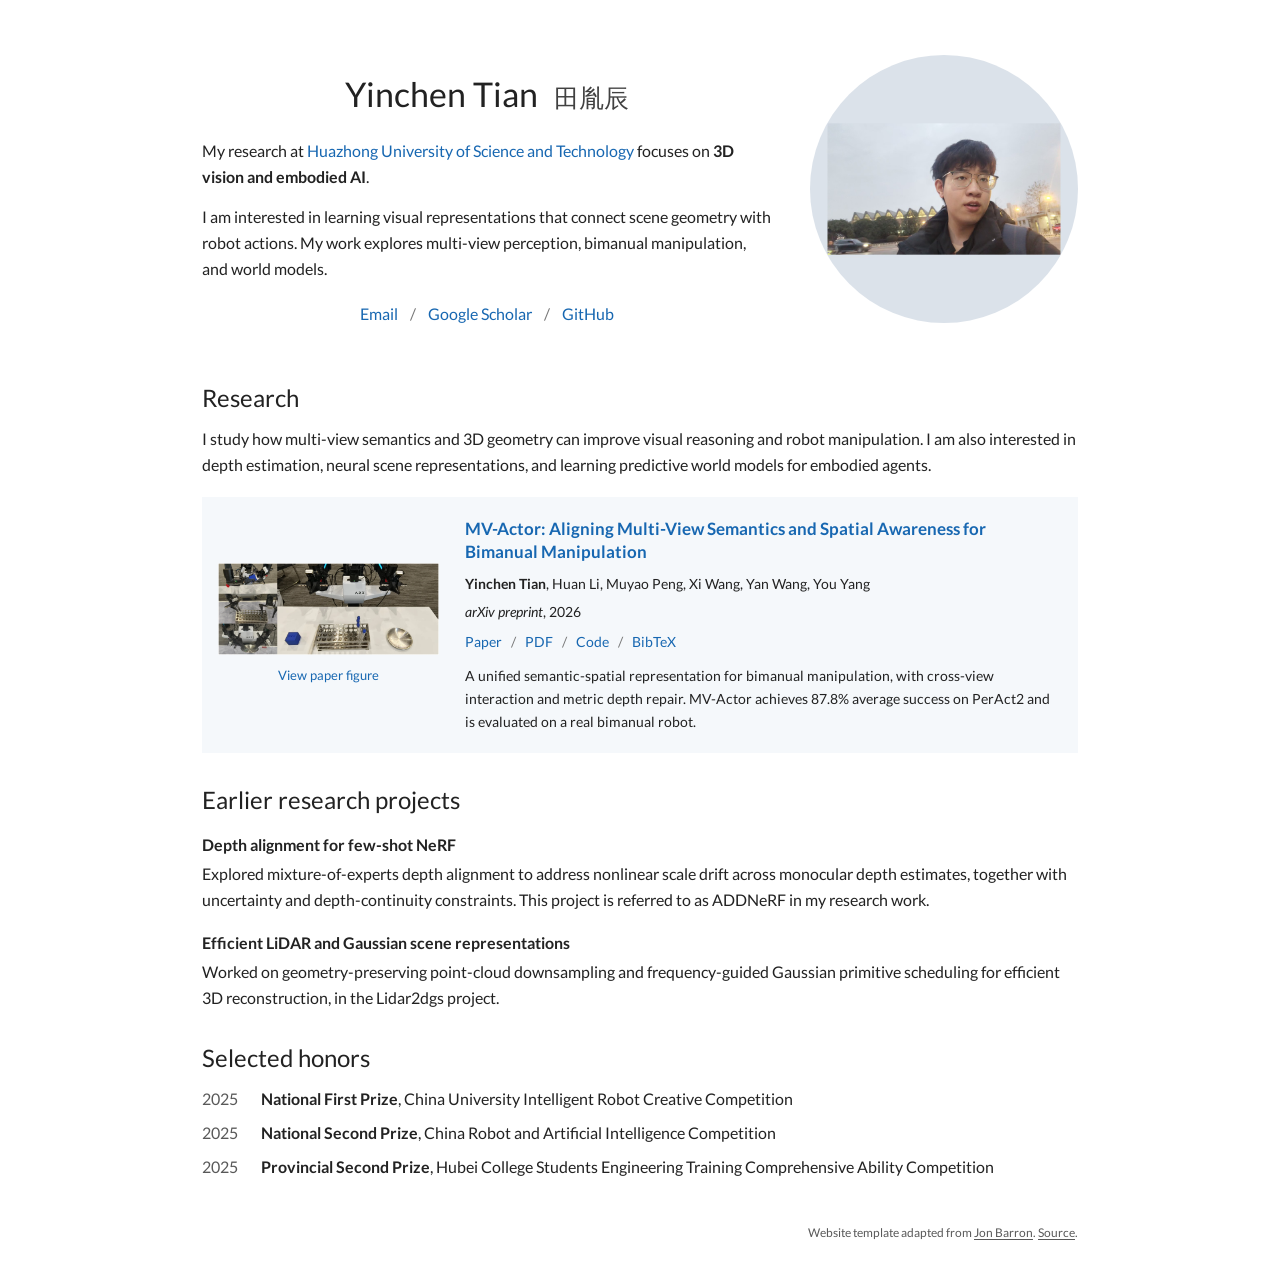
==== index.html @ c515ab95 "Publish academic homepage for Yinchen Tian" ====
<!DOCTYPE HTML>
<!-- Adapted from Jon Barron's academic website. See TEMPLATE_CREDIT.md. -->
<html lang="en">
  <head>
    <meta charset="utf-8">
    <meta name="viewport" content="width=device-width, initial-scale=1">
    <title>Yinchen Tian | 3D Vision &amp; Embodied AI</title>
    <meta name="author" content="Yinchen Tian">
    <meta name="description" content="Yinchen Tian (田胤辰), Huazhong University of Science and Technology. Research in 3D vision, multi-view perception, robot learning, and world models.">
    <meta property="og:type" content="website">
    <meta property="og:title" content="Yinchen Tian | 3D Vision & Embodied AI">
    <meta property="og:description" content="Research, publications, and projects in 3D vision and embodied AI.">
    <meta property="og:url" content="https://tianyinchen56.github.io/">
    <meta property="og:image" content="https://tianyinchen56.github.io/images/mv-actor-robots.webp">
    <meta name="theme-color" content="#ffffff">
    <link rel="canonical" href="https://tianyinchen56.github.io/">
    <link rel="icon" href="images/favicon.png" type="image/png">
    <link rel="stylesheet" href="stylesheet.css">
    <link rel="stylesheet" href="site.css">
    <script type="application/ld+json">
      {"@context":"https://schema.org","@type":"Person","name":"Yinchen Tian","alternateName":["田胤辰","Tian Yinchen"],"url":"https://tianyinchen56.github.io/","affiliation":{"@type":"CollegeOrUniversity","name":"Huazhong University of Science and Technology"},"sameAs":["https://scholar.google.com/citations?user=RV8ypUoAAAAJ","https://github.com/TianYinchen56"],"knowsAbout":["3D Computer Vision","Embodied AI","Robot Learning","World Models"]}
    </script>
  </head>
  <body>
    <a class="skip-link" href="#content">Skip to content</a>
    <main id="content">
      <table class="page-table" role="presentation"><tbody><tr><td>
        <table class="intro-table" role="presentation"><tbody><tr class="intro-row">
          <td class="bio">
            <h1 class="name">Yinchen Tian <span lang="zh-Hans">田胤辰</span></h1>
            <p>My research at <a href="https://english.hust.edu.cn/">Huazhong University of Science and Technology</a> focuses on <strong>3D vision and embodied AI</strong>.</p>
            <p>I am interested in learning visual representations that connect scene geometry with robot actions. My work explores multi-view perception, bimanual manipulation, and world models.</p>
            <nav class="contact-links" aria-label="Contact and academic profiles">
              <a href="mailto:tianyinchen@hust.edu.cn">Email</a><span aria-hidden="true">/</span>
              <a href="https://scholar.google.com/citations?user=RV8ypUoAAAAJ&amp;hl=en">Google Scholar</a><span aria-hidden="true">/</span>
              <a href="https://github.com/TianYinchen56">GitHub</a>
            </nav>
          </td>
          <td class="portrait-cell">
            <img class="portrait" src="images/yinchen-tian.jpg" width="800" height="800" alt="Yinchen Tian outdoors on campus, with the surrounding scenery preserved" fetchpriority="high">
          </td>
        </tr></tbody></table>

        <section class="section" aria-labelledby="research-heading">
          <h2 id="research-heading">Research</h2>
          <p>I study how multi-view semantics and 3D geometry can improve visual reasoning and robot manipulation. I am also interested in depth estimation, neural scene representations, and learning predictive world models for embodied agents.</p>
          <table class="publication-table" role="presentation"><tbody>
            <tr class="publication-row">
              <td class="paper-image-cell">
                <a href="https://arxiv.org/abs/2606.10899" aria-label="Read MV-Actor on arXiv">
                  <img src="images/mv-actor-robots.webp" width="1480" height="616" alt="MV-Actor real-robot experiments: a bimanual platform performing cooperative manipulation tasks">
                </a>
                <a class="figure-link" href="images/mv-actor-teaser.webp">View paper figure</a>
              </td>
              <td class="paper-details">
                <h3 class="papertitle"><a href="https://arxiv.org/abs/2606.10899">MV-Actor: Aligning Multi-View Semantics and Spatial Awareness for Bimanual Manipulation</a></h3>
                <p class="authors"><strong>Yinchen Tian</strong>, Huan Li, Muyao Peng, Xi Wang, Yan Wang, You Yang</p>
                <p class="venue"><em>arXiv preprint</em>, 2026</p>
                <p class="paper-links"><a href="https://arxiv.org/abs/2606.10899">Paper</a><span aria-hidden="true">/</span><a href="https://arxiv.org/pdf/2606.10899">PDF</a><span aria-hidden="true">/</span><a href="https://github.com/TianYinchen56/MV-Actor">Code</a><span aria-hidden="true">/</span><a href="data/mv-actor.bib" download>BibTeX</a></p>
                <p class="paper-summary">A unified semantic-spatial representation for bimanual manipulation, with cross-view interaction and metric depth repair. MV-Actor achieves 87.8% average success on PerAct2 and is evaluated on a real bimanual robot.</p>
              </td>
            </tr>
          </tbody></table>
        </section>

        <section class="section projects" aria-labelledby="projects-heading">
          <h2 id="projects-heading">Earlier research projects</h2>
          <article>
            <h3>Depth alignment for few-shot NeRF</h3>
            <p>Explored mixture-of-experts depth alignment to address nonlinear scale drift across monocular depth estimates, together with uncertainty and depth-continuity constraints. This project is referred to as ADDNeRF in my research work.</p>
          </article>
          <article>
            <h3>Efficient LiDAR and Gaussian scene representations</h3>
            <p>Worked on geometry-preserving point-cloud downsampling and frequency-guided Gaussian primitive scheduling for efficient 3D reconstruction, in the Lidar2dgs project.</p>
          </article>
        </section>

        <section class="section honors" aria-labelledby="honors-heading">
          <h2 id="honors-heading">Selected honors</h2>
          <ul>
            <li><span class="year">2025</span><span><strong>National First Prize</strong>, China University Intelligent Robot Creative Competition</span></li>
            <li><span class="year">2025</span><span><strong>National Second Prize</strong>, China Robot and Artificial Intelligence Competition</span></li>
            <li><span class="year">2025</span><span><strong>Provincial Second Prize</strong>, Hubei College Students Engineering Training Comprehensive Ability Competition</span></li>
          </ul>
        </section>

        <footer>
          <p>Website template adapted from <a href="https://jonbarron.info/">Jon Barron</a>. <a href="https://github.com/TianYinchen56/TianYinchen56.github.io">Source</a>.</p>
        </footer>
      </td></tr></tbody></table>
    </main>
  </body>
</html>
---- stylesheet.css ----
/* Adapted from Jon Barron. See TEMPLATE_CREDIT.md. */
/* latin-ext */
@font-face {
  font-family: 'Lato';
  font-display: swap;
  font-style: italic;
  font-weight: 400;
  src: local('Lato Italic'), local('Lato-Italic'), url(fonts/S6u8w4BMUTPHjxsAUi-qNiXg7eU0.woff2) format('woff2');
  unicode-range: U+0100-024F, U+0259, U+1E00-1EFF, U+2020, U+20A0-20AB, U+20AD-20CF, U+2113, U+2C60-2C7F, U+A720-A7FF;
}
/* latin */
@font-face {
  font-family: 'Lato';
  font-display: swap;
  font-style: italic;
  font-weight: 400;
  src: local('Lato Italic'), local('Lato-Italic'), url(fonts/S6u8w4BMUTPHjxsAXC-qNiXg7Q.woff2) format('woff2');
  unicode-range: U+0000-00FF, U+0131, U+0152-0153, U+02BB-02BC, U+02C6, U+02DA, U+02DC, U+2000-206F, U+2074, U+20AC, U+2122, U+2191, U+2193, U+2212, U+2215, U+FEFF, U+FFFD;
}
/* latin-ext */
@font-face {
  font-family: 'Lato';
  font-display: swap;
  font-style: italic;
  font-weight: 700;
  src: local('Lato Bold Italic'), local('Lato-BoldItalic'), url(fonts/S6u_w4BMUTPHjxsI5wq_FQftx9897sxZ.woff2) format('woff2');
  unicode-range: U+0100-024F, U+0259, U+1E00-1EFF, U+2020, U+20A0-20AB, U+20AD-20CF, U+2113, U+2C60-2C7F, U+A720-A7FF;
}
/* latin */
@font-face {
  font-family: 'Lato';
  font-display: swap;
  font-style: italic;
  font-weight: 700;
  src: local('Lato Bold Italic'), local('Lato-BoldItalic'), url(fonts/S6u_w4BMUTPHjxsI5wq_Gwftx9897g.woff2) format('woff2');
  unicode-range: U+0000-00FF, U+0131, U+0152-0153, U+02BB-02BC, U+02C6, U+02DA, U+02DC, U+2000-206F, U+2074, U+20AC, U+2122, U+2191, U+2193, U+2212, U+2215, U+FEFF, U+FFFD;
}
/* latin-ext */
@font-face {
  font-family: 'Lato';
  font-display: swap;
  font-style: normal;
  font-weight: 400;
  src: local('Lato Regular'), local('Lato-Regular'), url(fonts/S6uyw4BMUTPHjxAwXiWtFCfQ7A.woff2) format('woff2');
  unicode-range: U+0100-024F, U+0259, U+1E00-1EFF, U+2020, U+20A0-20AB, U+20AD-20CF, U+2113, U+2C60-2C7F, U+A720-A7FF;
}
/* latin */
@font-face {
  font-family: 'Lato';
  font-display: swap;
  font-style: normal;
  font-weight: 400;
  src: local('Lato Regular'), local('Lato-Regular'), url(fonts/S6uyw4BMUTPHjx4wXiWtFCc.woff2) format('woff2');
  unicode-range: U+0000-00FF, U+0131, U+0152-0153, U+02BB-02BC, U+02C6, U+02DA, U+02DC, U+2000-206F, U+2074, U+20AC, U+2122, U+2191, U+2193, U+2212, U+2215, U+FEFF, U+FFFD;
}
/* latin-ext */
@font-face {
  font-family: 'Lato';
  font-display: swap;
  font-style: normal;
  font-weight: 700;
  src: local('Lato Bold'), local('Lato-Bold'), url(fonts/S6u9w4BMUTPHh6UVSwaPGQ3q5d0N7w.woff2) format('woff2');
  unicode-range: U+0100-024F, U+0259, U+1E00-1EFF, U+2020, U+20A0-20AB, U+20AD-20CF, U+2113, U+2C60-2C7F, U+A720-A7FF;
}
/* latin */
@font-face {
  font-family: 'Lato';
  font-display: swap;
  font-style: normal;
  font-weight: 700;
  src: local('Lato Bold'), local('Lato-Bold'), url(fonts/S6u9w4BMUTPHh6UVSwiPGQ3q5d0.woff2) format('woff2');
  unicode-range: U+0000-00FF, U+0131, U+0152-0153, U+02BB-02BC, U+02C6, U+02DA, U+02DC, U+2000-206F, U+2074, U+20AC, U+2122, U+2191, U+2193, U+2212, U+2215, U+FEFF, U+FFFD;
}

a {
  color: #1772d0;
  text-decoration: none;
}

a:focus,
a:hover {
  color: #f09228;
  text-decoration: none;
}

body,
td,
th,
tr,
p,
a {
  font-family: 'Lato', Verdana, Helvetica, sans-serif;
  font-size: 14px;
}

strong {
  font-family: 'Lato', Verdana, Helvetica, sans-serif;
  font-size: 14px;
}

h2 {
  margin: 0;
  font-weight: normal;
  font-family: 'Lato', Verdana, Helvetica, sans-serif;
  font-size: 22px;
}

.papertitle {
  font-family: 'Lato', Verdana, Helvetica, sans-serif;
  font-size: 14px;
  font-weight: 700;
}

.name {
  padding-top: 20px;
  margin: 0;
  font-family: 'Lato', Verdana, Helvetica, sans-serif;
  font-size: 32px;
}

.one {
  width: 160px;
  height: 160px;
  position: relative;
}

.two {
  width: 160px;
  height: 160px;
  position: absolute;
  transition: opacity .2s ease-in-out;
  -moz-transition: opacity .2s ease-in-out;
  -webkit-transition: opacity .2s ease-in-out;
}

.fade {
  transition: opacity .2s ease-in-out;
  -moz-transition: opacity .2s ease-in-out;
  -webkit-transition: opacity .2s ease-in-out;
}

span.highlight {
  background-color: #ffffd0;
}

.colored-box {
    color: black;
    padding: 20px;
    display: inline-block;
    border-radius: 10px;
}
---- site.css ----
/* Responsive adaptations of Jon Barron's original academic layout. */
:root { color-scheme: light; --accent: #1767b1; --ink: #222; --muted: #595959; }
* { box-sizing: border-box; }
html { scroll-behavior: smooth; scroll-padding-top: 24px; }
body { margin: 0; background: #fff; color: var(--ink); }
body, td, th, tr, p, a, strong, li { font-size: 16px; line-height: 1.62; }
a { color: var(--accent); text-underline-offset: .2em; }
a:hover { color: #124e87; text-decoration: underline; }
a:focus-visible { color: var(--accent); outline: 2px solid var(--accent); outline-offset: 4px; border-radius: 2px; }
::selection { color: #122d48; background: #dceafa; }
.skip-link { position: absolute; top: 12px; left: -10000px; padding: 8px 16px; background: white; }
.skip-link:focus { left: 12px; z-index: 2; }
.page-table { width: 100%; max-width: 920px; margin: 28px auto 0; padding: 0 22px; border: 0; border-spacing: 0; }
.page-table > tbody > tr > td { padding: 0; }
.intro-table { width: 100%; border: 0; border-spacing: 0; }
.bio { width: 68%; padding: 24px 26px 24px 0; vertical-align: middle; }
.name { margin: 0 0 22px; text-align: center; font-size: 34px; line-height: 1.3; font-weight: 400; }
.name span { display: inline-block; margin-left: 9px; color: #414141; font-family: 'Microsoft YaHei', 'PingFang SC', sans-serif; font-size: 25px; font-weight: 400; }
.bio p { margin: 0 0 14px; }
.contact-links { display: flex; flex-wrap: wrap; align-items: center; justify-content: center; gap: 6px 12px; margin-top: 19px; }
.contact-links span, .paper-links span { color: #777; }
.contact-links a { white-space: nowrap; }
.portrait-cell { width: 32%; padding: 24px 0 24px 12px; vertical-align: middle; }
.portrait { display: block; width: 100%; height: auto; border-radius: 50%; }
.section { margin-top: 31px; }
h2 { font-size: 24px; line-height: 1.3; font-weight: 400; margin: 0 0 13px; }
.section > p { margin: 0 0 19px; }
.publication-table { width: 100%; border: 0; border-collapse: separate; border-spacing: 0; }
.publication-row { background: #f5f8fb; }
.paper-image-cell { width: 28%; vertical-align: middle; padding: 20px 8px 20px 16px; }
.paper-image-cell img { width: 100%; height: auto; display: block; }
.figure-link { display: block; margin-top: 10px; text-align: center; font-size: 13px; }
.paper-details { padding: 20px 18px; vertical-align: middle; }
.papertitle { margin: 0 0 8px; font-size: 17px; line-height: 1.4; font-weight: 700; }
.papertitle a { font-size: inherit; line-height: inherit; font-weight: inherit; }
.paper-details p { margin: 0 0 5px; }
.authors, .authors strong, .venue, .paper-links, .paper-links a { font-size: 14px; line-height: 1.65; }
.paper-links { display: flex; flex-wrap: wrap; gap: 0 9px; padding-top: 2px; }
.paper-details .paper-summary { margin-top: 10px; margin-bottom: 0; font-size: 14px; line-height: 1.65; }
.projects article { margin-top: 18px; }
.projects h3 { margin: 0 0 4px; font-size: 16px; line-height: 1.5; font-weight: 700; }
.projects p { margin: 0; }
.honors ul { list-style: none; margin: 0; padding: 0; }
.honors li { display: flex; gap: 20px; margin: 8px 0; }
.year { flex: 0 0 39px; color: var(--muted); font-variant-numeric: tabular-nums; }
footer { padding: 35px 0 25px; text-align: right; }
footer p, footer a { color: var(--muted); font-size: 12px; }
footer p { margin: 0; }
footer a { text-decoration: underline; }
@media (max-width: 640px) {
  .page-table { margin-top: 20px; padding: 0 20px; }
  .intro-table, .intro-table tbody, .intro-row { display: block; }
  .intro-row { display: flex; flex-direction: column-reverse; }
  .bio { display: block; width: 100%; padding: 22px 0 0; }
  .portrait-cell { display: block; width: 190px; padding: 0; margin: 0 auto; }
  .name { font-size: 30px; margin-bottom: 20px; }
  .name span { font-size: 23px; }
  .section { margin-top: 30px; }
  .publication-table, .publication-table tbody, .publication-row { display: block; }
  .paper-image-cell { display: block; width: 100%; padding: 20px 20px 0; }
  .paper-image-cell img { max-width: 440px; margin: 0 auto; }
  .figure-link { margin-top: 6px; }
  .paper-details { display: block; padding: 15px 20px 20px; }
  .honors li { gap: 14px; }
  footer { text-align: left; }
}
@media (prefers-reduced-motion: reduce) { html { scroll-behavior: auto; } }
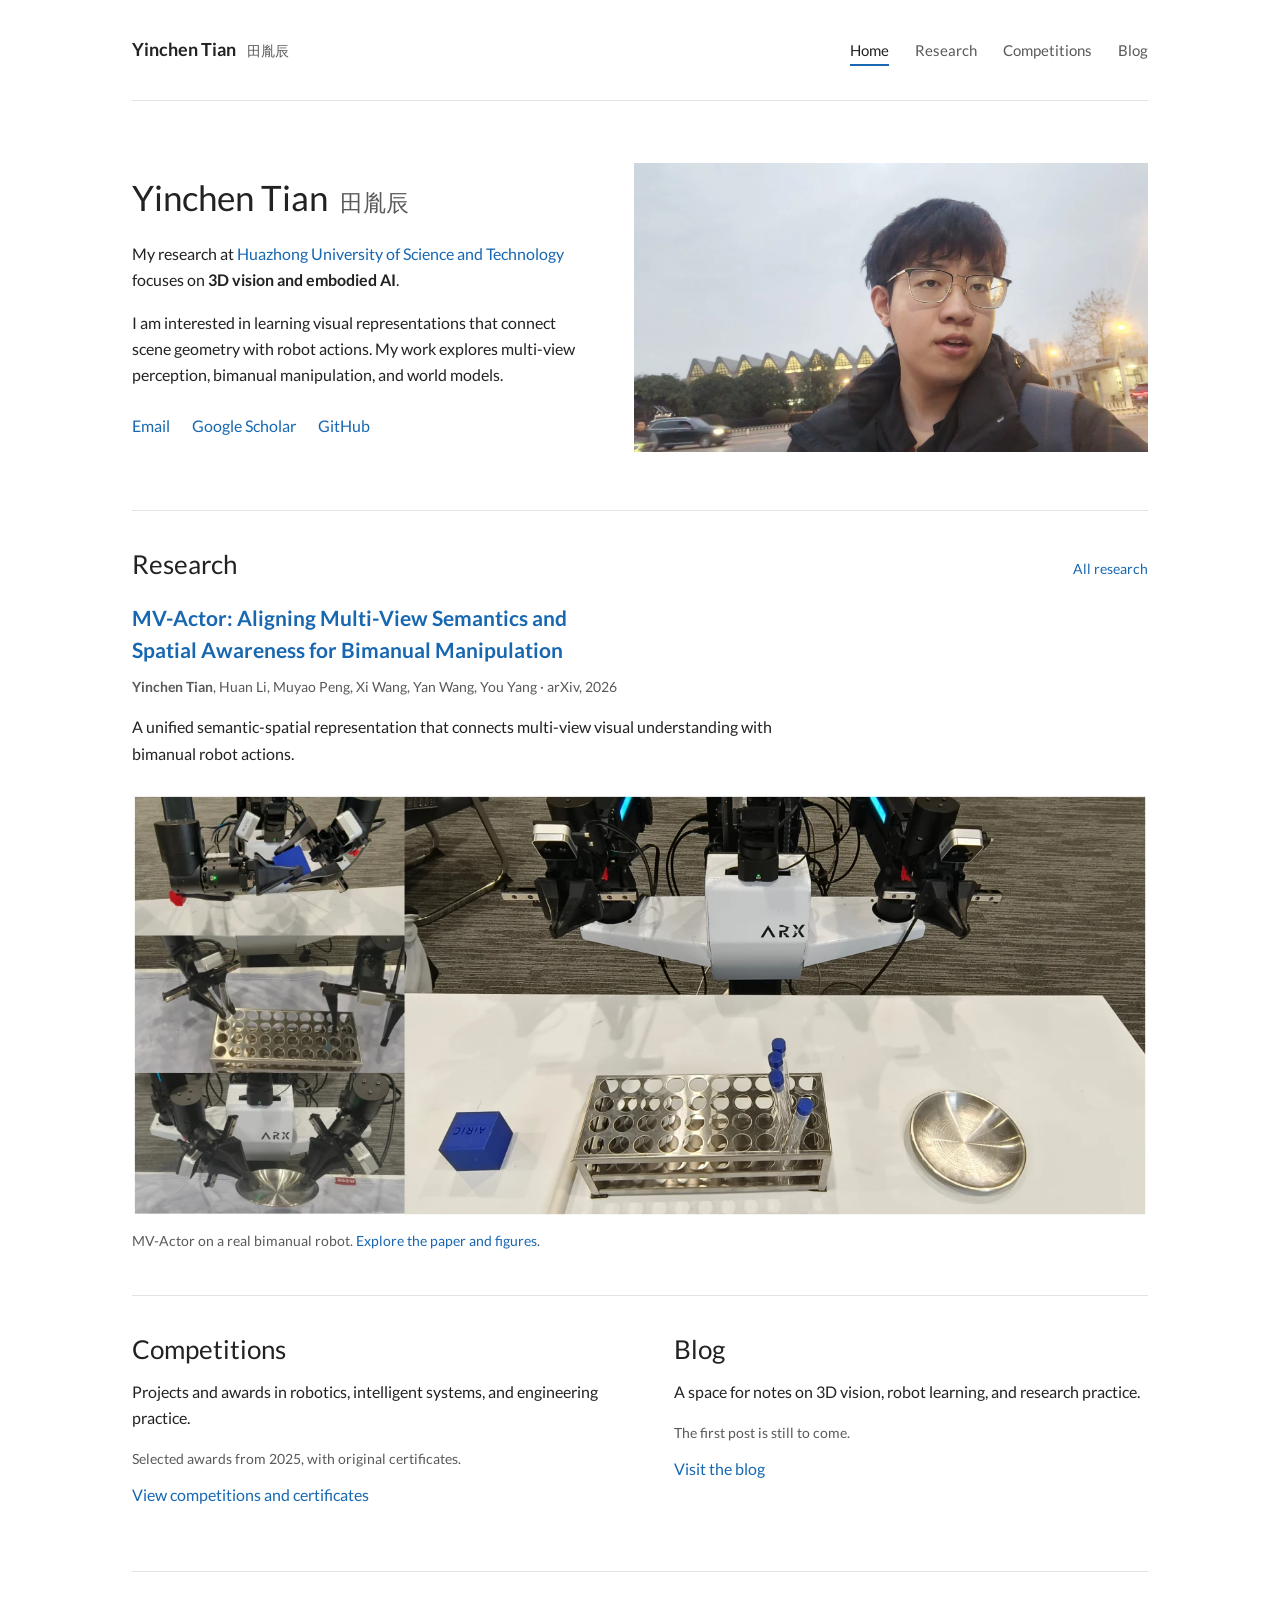
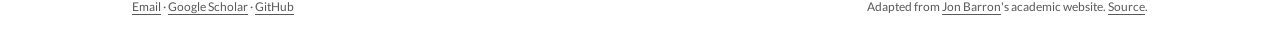
==== commit d7446d6c: "Organize personal site into research, competitions, and blog" ====
--- a/index.html
+++ b/index.html
@@ -1,93 +1,77 @@
-<!DOCTYPE HTML>
+<!DOCTYPE html>
 <!-- Adapted from Jon Barron's academic website. See TEMPLATE_CREDIT.md. -->
 <html lang="en">
-  <head>
-    <meta charset="utf-8">
-    <meta name="viewport" content="width=device-width, initial-scale=1">
-    <title>Yinchen Tian | 3D Vision &amp; Embodied AI</title>
-    <meta name="author" content="Yinchen Tian">
-    <meta name="description" content="Yinchen Tian (田胤辰), Huazhong University of Science and Technology. Research in 3D vision, multi-view perception, robot learning, and world models.">
-    <meta property="og:type" content="website">
-    <meta property="og:title" content="Yinchen Tian | 3D Vision & Embodied AI">
-    <meta property="og:description" content="Research, publications, and projects in 3D vision and embodied AI.">
-    <meta property="og:url" content="https://tianyinchen56.github.io/">
-    <meta property="og:image" content="https://tianyinchen56.github.io/images/mv-actor-robots.webp">
-    <meta name="theme-color" content="#ffffff">
-    <link rel="canonical" href="https://tianyinchen56.github.io/">
-    <link rel="icon" href="images/favicon.png" type="image/png">
-    <link rel="stylesheet" href="stylesheet.css">
-    <link rel="stylesheet" href="site.css">
-    <script type="application/ld+json">
-      {"@context":"https://schema.org","@type":"Person","name":"Yinchen Tian","alternateName":["田胤辰","Tian Yinchen"],"url":"https://tianyinchen56.github.io/","affiliation":{"@type":"CollegeOrUniversity","name":"Huazhong University of Science and Technology"},"sameAs":["https://scholar.google.com/citations?user=RV8ypUoAAAAJ","https://github.com/TianYinchen56"],"knowsAbout":["3D Computer Vision","Embodied AI","Robot Learning","World Models"]}
-    </script>
-  </head>
-  <body>
-    <a class="skip-link" href="#content">Skip to content</a>
+<head>
+  <meta charset="utf-8">
+  <meta name="viewport" content="width=device-width, initial-scale=1">
+  <title>Yinchen Tian | 3D Vision &amp; Embodied AI</title>
+  <meta name="author" content="Yinchen Tian">
+  <meta name="description" content="Yinchen Tian (田胤辰), Huazhong University of Science and Technology. Research, competitions, and notes on 3D vision and embodied AI.">
+  <meta property="og:type" content="website">
+  <meta property="og:title" content="Yinchen Tian | 3D Vision &amp; Embodied AI">
+  <meta property="og:description" content="Yinchen Tian (田胤辰), Huazhong University of Science and Technology. Research, competitions, and notes on 3D vision and embodied AI.">
+  <meta property="og:url" content="https://tianyinchen56.github.io/">
+  <meta property="og:image" content="https://tianyinchen56.github.io/images/yinchen-tian-campus.webp">
+  <meta name="theme-color" content="#ffffff">
+  <link rel="canonical" href="https://tianyinchen56.github.io/">
+  <link rel="icon" href="/images/favicon.png" type="image/png">
+  <link rel="stylesheet" href="/stylesheet.css">
+  <link rel="stylesheet" href="/site.css">
+  <script type="application/ld+json">{"@context":"https://schema.org","@type":"Person","name":"Yinchen Tian","alternateName":["田胤辰","Tian Yinchen"],"url":"https://tianyinchen56.github.io/","affiliation":{"@type":"CollegeOrUniversity","name":"Huazhong University of Science and Technology"},"sameAs":["https://scholar.google.com/citations?user=RV8ypUoAAAAJ","https://github.com/TianYinchen56"],"knowsAbout":["3D Computer Vision","Embodied AI","Robot Learning","World Models"]}</script>
+</head>
+<body class="page-home">
+  <a class="skip-link" href="#content">Skip to content</a>
+  <div class="site-shell">
+    <header class="site-header">
+      <a class="wordmark" href="/">Yinchen Tian <span lang="zh-Hans">田胤辰</span></a>
+      <nav class="site-nav" aria-label="Main navigation"><a href="/" aria-current="page">Home</a><a href="/research/">Research</a><a href="/competitions/">Competitions</a><a href="/blog/">Blog</a></nav>
+    </header>
     <main id="content">
-      <table class="page-table" role="presentation"><tbody><tr><td>
-        <table class="intro-table" role="presentation"><tbody><tr class="intro-row">
-          <td class="bio">
-            <h1 class="name">Yinchen Tian <span lang="zh-Hans">田胤辰</span></h1>
-            <p>My research at <a href="https://english.hust.edu.cn/">Huazhong University of Science and Technology</a> focuses on <strong>3D vision and embodied AI</strong>.</p>
-            <p>I am interested in learning visual representations that connect scene geometry with robot actions. My work explores multi-view perception, bimanual manipulation, and world models.</p>
-            <nav class="contact-links" aria-label="Contact and academic profiles">
-              <a href="mailto:tianyinchen@hust.edu.cn">Email</a><span aria-hidden="true">/</span>
-              <a href="https://scholar.google.com/citations?user=RV8ypUoAAAAJ&amp;hl=en">Google Scholar</a><span aria-hidden="true">/</span>
-              <a href="https://github.com/TianYinchen56">GitHub</a>
-            </nav>
-          </td>
-          <td class="portrait-cell">
-            <img class="portrait" src="images/yinchen-tian.jpg" width="800" height="800" alt="Yinchen Tian outdoors on campus, with the surrounding scenery preserved" fetchpriority="high">
-          </td>
-        </tr></tbody></table>
 
-        <section class="section" aria-labelledby="research-heading">
-          <h2 id="research-heading">Research</h2>
-          <p>I study how multi-view semantics and 3D geometry can improve visual reasoning and robot manipulation. I am also interested in depth estimation, neural scene representations, and learning predictive world models for embodied agents.</p>
-          <table class="publication-table" role="presentation"><tbody>
-            <tr class="publication-row">
-              <td class="paper-image-cell">
-                <a href="https://arxiv.org/abs/2606.10899" aria-label="Read MV-Actor on arXiv">
-                  <img src="images/mv-actor-robots.webp" width="1480" height="616" alt="MV-Actor real-robot experiments: a bimanual platform performing cooperative manipulation tasks">
-                </a>
-                <a class="figure-link" href="images/mv-actor-teaser.webp">View paper figure</a>
-              </td>
-              <td class="paper-details">
-                <h3 class="papertitle"><a href="https://arxiv.org/abs/2606.10899">MV-Actor: Aligning Multi-View Semantics and Spatial Awareness for Bimanual Manipulation</a></h3>
-                <p class="authors"><strong>Yinchen Tian</strong>, Huan Li, Muyao Peng, Xi Wang, Yan Wang, You Yang</p>
-                <p class="venue"><em>arXiv preprint</em>, 2026</p>
-                <p class="paper-links"><a href="https://arxiv.org/abs/2606.10899">Paper</a><span aria-hidden="true">/</span><a href="https://arxiv.org/pdf/2606.10899">PDF</a><span aria-hidden="true">/</span><a href="https://github.com/TianYinchen56/MV-Actor">Code</a><span aria-hidden="true">/</span><a href="data/mv-actor.bib" download>BibTeX</a></p>
-                <p class="paper-summary">A unified semantic-spatial representation for bimanual manipulation, with cross-view interaction and metric depth repair. MV-Actor achieves 87.8% average success on PerAct2 and is evaluated on a real bimanual robot.</p>
-              </td>
-            </tr>
-          </tbody></table>
+      <section class="intro" aria-labelledby="intro-heading">
+        <div class="bio">
+          <h1 id="intro-heading">Yinchen Tian <span lang="zh-Hans">田胤辰</span></h1>
+          <p>My research at <a href="https://english.hust.edu.cn/">Huazhong University of Science and Technology</a> focuses on <strong>3D vision and embodied AI</strong>.</p>
+          <p>I am interested in learning visual representations that connect scene geometry with robot actions. My work explores multi-view perception, bimanual manipulation, and world models.</p>
+          <nav class="contact-links" aria-label="Contact and academic profiles">
+            <a href="mailto:tianyinchen@hust.edu.cn">Email</a>
+            <a href="https://scholar.google.com/citations?user=RV8ypUoAAAAJ&amp;hl=en">Google Scholar</a>
+            <a href="https://github.com/TianYinchen56">GitHub</a>
+          </nav>
+        </div>
+        <figure class="portrait"><a class="image-link" href="/images/yinchen-tian-campus.webp" aria-label="Open full image: Yinchen Tian outdoors on campus, with the full surrounding scenery"><img src="/images/yinchen-tian-campus.webp" width="1800" height="1014" alt="Yinchen Tian outdoors on campus, with the full surrounding scenery" fetchpriority="high"></a></figure>
+      </section>
+      <section class="home-research" aria-labelledby="research-heading">
+        <div class="section-heading"><h2 id="research-heading">Research</h2><a href="/research/">All research</a></div>
+        <article>
+          <h3><a href="/research/#mv-actor">MV-Actor: Aligning Multi-View Semantics and Spatial Awareness for Bimanual Manipulation</a></h3>
+          <p class="meta"><strong>Yinchen Tian</strong>, Huan Li, Muyao Peng, Xi Wang, Yan Wang, You Yang · arXiv, 2026</p>
+          <p>A unified semantic-spatial representation that connects multi-view visual understanding with bimanual robot actions.</p>
+          <figure class="research-figure">
+            <a class="image-link" href="/images/mv-actor-robots.webp" aria-label="Open full image: MV-Actor real-robot setup and bimanual manipulation tasks"><img src="/images/mv-actor-robots.webp" width="1480" height="616" alt="MV-Actor real-robot setup and bimanual manipulation tasks" loading="lazy"></a>
+            <figcaption>MV-Actor on a real bimanual robot. <a href="/research/#mv-actor">Explore the paper and figures</a>.</figcaption>
+          </figure>
+        </article>
+      </section>
+      <div class="home-secondary">
+        <section aria-labelledby="competitions-heading">
+          <h2 id="competitions-heading">Competitions</h2>
+          <p>Projects and awards in robotics, intelligent systems, and engineering practice.</p>
+          <p class="meta">Selected awards from 2025, with original certificates.</p>
+          <a href="/competitions/">View competitions and certificates</a>
         </section>
-
-        <section class="section projects" aria-labelledby="projects-heading">
-          <h2 id="projects-heading">Earlier research projects</h2>
-          <article>
-            <h3>Depth alignment for few-shot NeRF</h3>
-            <p>Explored mixture-of-experts depth alignment to address nonlinear scale drift across monocular depth estimates, together with uncertainty and depth-continuity constraints. This project is referred to as ADDNeRF in my research work.</p>
-          </article>
-          <article>
-            <h3>Efficient LiDAR and Gaussian scene representations</h3>
-            <p>Worked on geometry-preserving point-cloud downsampling and frequency-guided Gaussian primitive scheduling for efficient 3D reconstruction, in the Lidar2dgs project.</p>
-          </article>
+        <section aria-labelledby="blog-heading">
+          <h2 id="blog-heading">Blog</h2>
+          <p>A space for notes on 3D vision, robot learning, and research practice.</p>
+          <p class="meta">The first post is still to come.</p>
+          <a href="/blog/">Visit the blog</a>
         </section>
-
-        <section class="section honors" aria-labelledby="honors-heading">
-          <h2 id="honors-heading">Selected honors</h2>
-          <ul>
-            <li><span class="year">2025</span><span><strong>National First Prize</strong>, China University Intelligent Robot Creative Competition</span></li>
-            <li><span class="year">2025</span><span><strong>National Second Prize</strong>, China Robot and Artificial Intelligence Competition</span></li>
-            <li><span class="year">2025</span><span><strong>Provincial Second Prize</strong>, Hubei College Students Engineering Training Comprehensive Ability Competition</span></li>
-          </ul>
-        </section>
-
-        <footer>
-          <p>Website template adapted from <a href="https://jonbarron.info/">Jon Barron</a>. <a href="https://github.com/TianYinchen56/TianYinchen56.github.io">Source</a>.</p>
-        </footer>
-      </td></tr></tbody></table>
+      </div>
     </main>
-  </body>
+    <footer class="site-footer">
+      <p><a href="mailto:tianyinchen@hust.edu.cn">Email</a> · <a href="https://scholar.google.com/citations?user=RV8ypUoAAAAJ&amp;hl=en">Google Scholar</a> · <a href="https://github.com/TianYinchen56">GitHub</a></p>
+      <p>Adapted from <a href="https://jonbarron.info/">Jon Barron</a>'s academic website. <a href="https://github.com/TianYinchen56/TianYinchen56.github.io">Source</a>.</p>
+    </footer>
+  </div>
+</body>
 </html>
--- a/site.css
+++ b/site.css
@@ -1,67 +1,116 @@
-/* Responsive adaptations of Jon Barron's original academic layout. */
-:root { color-scheme: light; --accent: #1767b1; --ink: #222; --muted: #595959; }
+/* Personal-site extension of Jon Barron's academic template. */
+:root { color-scheme: light; --accent: #1767b1; --ink: #222; --muted: #595959; --rule: #e1e5e8; }
 * { box-sizing: border-box; }
 html { scroll-behavior: smooth; scroll-padding-top: 24px; }
 body { margin: 0; background: #fff; color: var(--ink); }
-body, td, th, tr, p, a, strong, li { font-size: 16px; line-height: 1.62; }
-a { color: var(--accent); text-underline-offset: .2em; }
+body, td, th, tr, p, a, strong, li { font-size: 16px; line-height: 1.65; }
+a { color: var(--accent); text-underline-offset: .22em; }
 a:hover { color: #124e87; text-decoration: underline; }
-a:focus-visible { color: var(--accent); outline: 2px solid var(--accent); outline-offset: 4px; border-radius: 2px; }
+a:focus-visible { outline: 2px solid var(--accent); outline-offset: 5px; border-radius: 2px; }
 ::selection { color: #122d48; background: #dceafa; }
 .skip-link { position: absolute; top: 12px; left: -10000px; padding: 8px 16px; background: white; }
 .skip-link:focus { left: 12px; z-index: 2; }
-.page-table { width: 100%; max-width: 920px; margin: 28px auto 0; padding: 0 22px; border: 0; border-spacing: 0; }
-.page-table > tbody > tr > td { padding: 0; }
-.intro-table { width: 100%; border: 0; border-spacing: 0; }
-.bio { width: 68%; padding: 24px 26px 24px 0; vertical-align: middle; }
-.name { margin: 0 0 22px; text-align: center; font-size: 34px; line-height: 1.3; font-weight: 400; }
-.name span { display: inline-block; margin-left: 9px; color: #414141; font-family: 'Microsoft YaHei', 'PingFang SC', sans-serif; font-size: 25px; font-weight: 400; }
-.bio p { margin: 0 0 14px; }
-.contact-links { display: flex; flex-wrap: wrap; align-items: center; justify-content: center; gap: 6px 12px; margin-top: 19px; }
-.contact-links span, .paper-links span { color: #777; }
-.contact-links a { white-space: nowrap; }
-.portrait-cell { width: 32%; padding: 24px 0 24px 12px; vertical-align: middle; }
-.portrait { display: block; width: 100%; height: auto; border-radius: 50%; }
-.section { margin-top: 31px; }
-h2 { font-size: 24px; line-height: 1.3; font-weight: 400; margin: 0 0 13px; }
-.section > p { margin: 0 0 19px; }
-.publication-table { width: 100%; border: 0; border-collapse: separate; border-spacing: 0; }
-.publication-row { background: #f5f8fb; }
-.paper-image-cell { width: 28%; vertical-align: middle; padding: 20px 8px 20px 16px; }
-.paper-image-cell img { width: 100%; height: auto; display: block; }
-.figure-link { display: block; margin-top: 10px; text-align: center; font-size: 13px; }
-.paper-details { padding: 20px 18px; vertical-align: middle; }
-.papertitle { margin: 0 0 8px; font-size: 17px; line-height: 1.4; font-weight: 700; }
-.papertitle a { font-size: inherit; line-height: inherit; font-weight: inherit; }
-.paper-details p { margin: 0 0 5px; }
-.authors, .authors strong, .venue, .paper-links, .paper-links a { font-size: 14px; line-height: 1.65; }
-.paper-links { display: flex; flex-wrap: wrap; gap: 0 9px; padding-top: 2px; }
-.paper-details .paper-summary { margin-top: 10px; margin-bottom: 0; font-size: 14px; line-height: 1.65; }
-.projects article { margin-top: 18px; }
-.projects h3 { margin: 0 0 4px; font-size: 16px; line-height: 1.5; font-weight: 700; }
-.projects p { margin: 0; }
-.honors ul { list-style: none; margin: 0; padding: 0; }
-.honors li { display: flex; gap: 20px; margin: 8px 0; }
-.year { flex: 0 0 39px; color: var(--muted); font-variant-numeric: tabular-nums; }
-footer { padding: 35px 0 25px; text-align: right; }
-footer p, footer a { color: var(--muted); font-size: 12px; }
-footer p { margin: 0; }
-footer a { text-decoration: underline; }
-@media (max-width: 640px) {
-  .page-table { margin-top: 20px; padding: 0 20px; }
-  .intro-table, .intro-table tbody, .intro-row { display: block; }
-  .intro-row { display: flex; flex-direction: column-reverse; }
-  .bio { display: block; width: 100%; padding: 22px 0 0; }
-  .portrait-cell { display: block; width: 190px; padding: 0; margin: 0 auto; }
-  .name { font-size: 30px; margin-bottom: 20px; }
-  .name span { font-size: 23px; }
-  .section { margin-top: 30px; }
-  .publication-table, .publication-table tbody, .publication-row { display: block; }
-  .paper-image-cell { display: block; width: 100%; padding: 20px 20px 0; }
-  .paper-image-cell img { max-width: 440px; margin: 0 auto; }
-  .figure-link { margin-top: 6px; }
-  .paper-details { display: block; padding: 15px 20px 20px; }
-  .honors li { gap: 14px; }
-  footer { text-align: left; }
+.site-shell { max-width: 1080px; margin: 0 auto; padding: 0 32px; }
+.site-header { display: flex; align-items: center; justify-content: space-between; gap: 24px; min-height: 101px; border-bottom: 1px solid var(--rule); }
+.wordmark { color: var(--ink); font-size: 18px; font-weight: 700; white-space: nowrap; }
+.wordmark span { color: var(--muted); margin-left: 8px; font-size: 14px; font-weight: 400; }
+.site-nav { display: flex; flex-wrap: wrap; gap: 10px 26px; }
+.site-nav a { color: var(--muted); font-size: 15px; padding: 6px 0; }
+.site-nav a[aria-current="page"] { color: var(--ink); text-decoration: underline; text-decoration-color: var(--accent); text-decoration-thickness: 2px; text-underline-offset: 8px; }
+main { min-height: calc(100svh - 262px); }
+h1, h2, h3 { color: var(--ink); text-wrap: balance; }
+h1 { margin: 0 0 24px; font-size: 37px; line-height: 1.22; font-weight: 400; }
+h1 span { display: inline-block; margin-left: 10px; color: var(--muted); font-family: 'Microsoft YaHei', 'PingFang SC', sans-serif; font-size: .66em; font-weight: 400; }
+h2 { font-size: 26px; line-height: 1.35; font-weight: 400; margin: 0 0 18px; }
+h3 { margin: 0 0 10px; font-size: 19px; line-height: 1.5; font-weight: 700; }
+h2 a, h3 a { font-size: inherit; line-height: inherit; font-weight: inherit; }
+p { margin: 0 0 16px; }
+figure { margin: 0; }
+img { display: block; max-width: 100%; height: auto; }
+.image-link { display: block; }
+.image-link img { width: 100%; }
+.image-link:hover { opacity: .94; }
+.intro { display: grid; grid-template-columns: 1fr 1.12fr; align-items: center; gap: 44px; padding: 62px 0 58px; }
+.intro h1 { font-size: 35px; margin-bottom: 22px; }
+.intro h1 span { margin-left: 5px; }
+.portrait { margin: 0; }
+.contact-links, .paper-links { display: flex; flex-wrap: wrap; gap: 8px 22px; }
+.contact-links { margin-top: 24px; }
+.contact-links a, .paper-links a { white-space: nowrap; }
+.section-heading { display: flex; justify-content: space-between; align-items: baseline; gap: 20px; margin-bottom: 20px; }
+.section-heading h2 { margin: 0; }
+.section-heading > a { font-size: 14px; }
+.home-research { border-top: 1px solid var(--rule); padding-top: 36px; }
+.home-research h3 { max-width: 790px; font-size: 21px; }
+.meta, .meta strong { font-size: 14px; color: var(--muted); }
+.home-research article > p { max-width: 75ch; }
+.research-figure { margin: 27px 0 0; }
+figcaption { margin-top: 12px; color: var(--muted); font-size: 14px; line-height: 1.6; }
+figcaption a { font-size: inherit; }
+.home-secondary { display: grid; grid-template-columns: 1fr 1fr; gap: 68px; border-top: 1px solid var(--rule); margin-top: 42px; padding-top: 36px; }
+.home-secondary h2 { margin-bottom: 12px; }
+.home-secondary .meta { margin-bottom: 12px; }
+.page-intro { padding: 56px 0 34px; max-width: 74ch; }
+.page-intro h1 { margin-bottom: 20px; }
+.page-intro p:last-child { margin-bottom: 0; }
+.page-research main { max-width: 900px; margin: 0 auto; }
+.research-paper { border-top: 1px solid var(--rule); padding-top: 34px; }
+.research-paper h2 { font-size: 26px; margin-bottom: 17px; }
+.research-paper .authors { margin-bottom: 5px; }
+.research-paper .meta { margin-bottom: 16px; }
+.paper-links { margin: 0 0 24px; }
+.prose { max-width: 75ch; }
+.teaser-figure { max-width: 740px; margin: 36px auto 0; }
+.earlier-projects { margin-top: 50px; padding-top: 34px; border-top: 1px solid var(--rule); }
+.earlier-projects p { margin-bottom: 0; }
+.award-year > h2 { font-size: 20px; color: var(--muted); font-variant-numeric: tabular-nums; border-bottom: 1px solid var(--rule); padding-bottom: 16px; margin-bottom: 0; }
+.award { display: grid; grid-template-columns: 1fr 1.72fr; gap: 48px; padding: 38px 0; align-items: start; }
+.award + .award { border-top: 1px solid var(--rule); }
+.award h2 { color: var(--accent); font-size: 24px; margin-bottom: 10px; }
+.award h3 { font-size: 18px; line-height: 1.45; font-weight: 400; }
+.award-title-cn { color: var(--muted); font-size: 14px; margin: 18px 0 12px; }
+.award-details > p[lang] { font-size: 14px; }
+.certificate-link { display: inline-block; margin-top: 8px; font-size: 14px; }
+.award-figure { padding: 0; }
+.award-figure img { max-height: 700px; width: auto; margin: 0 auto; }
+.muted { color: var(--muted); }
+.page-blog main { max-width: 900px; margin: 0 auto; }
+.blog-empty { border-top: 1px solid var(--rule); padding: 42px 0 80px; max-width: 74ch; }
+.blog-empty h2 { font-size: 24px; }
+.site-footer { display: flex; flex-wrap: wrap; gap: 8px 30px; justify-content: space-between; margin-top: 62px; padding: 25px 0 30px; border-top: 1px solid var(--rule); }
+.site-footer p { margin: 0; color: var(--muted); font-size: 12px; }
+.site-footer a { color: var(--muted); font-size: inherit; text-decoration: underline; }
+@media (max-width: 800px) {
+  .site-shell { padding: 0 24px; }
+  .site-header { align-items: flex-start; flex-direction: column; gap: 12px; padding: 24px 0 22px; }
+  .site-nav { gap: 12px 25px; }
+  .intro { grid-template-columns: 1fr; gap: 28px; padding: 38px 0; }
+  .bio { max-width: 72ch; }
+  .portrait { max-width: 640px; }
+  .home-secondary { gap: 32px; }
+  .award { gap: 30px; grid-template-columns: 1fr 1.5fr; }
+  .award h2 { font-size: 22px; }
+}
+@media (max-width: 560px) {
+  .site-shell { padding: 0 20px; }
+  .wordmark { font-size: 17px; }
+  .site-nav { width: 100%; justify-content: space-between; gap: 8px; }
+  .site-nav a { font-size: 14px; }
+  h1, .intro h1 { font-size: 31px; }
+  .intro h1 span { font-size: 22px; margin-left: 7px; }
+  .home-research { padding-top: 28px; }
+  .home-research h3 { font-size: 19px; }
+  h2 { font-size: 24px; }
+  .home-secondary { grid-template-columns: 1fr; gap: 34px; margin-top: 30px; padding-top: 30px; }
+  .page-intro { padding: 36px 0 28px; }
+  .research-paper { padding-top: 27px; }
+  .research-paper h2 { font-size: 23px; }
+  .paper-links { gap: 8px 24px; }
+  .award { display: flex; flex-direction: column; padding: 28px 0; gap: 23px; }
+  .award-figure { width: 100%; }
+  .award h3 { font-size: 18px; }
+  .certificate-link { margin-top: 0; }
+  .site-footer { margin-top: 42px; gap: 10px; }
+  .blog-empty { padding: 30px 0 40px; }
 }
 @media (prefers-reduced-motion: reduce) { html { scroll-behavior: auto; } }
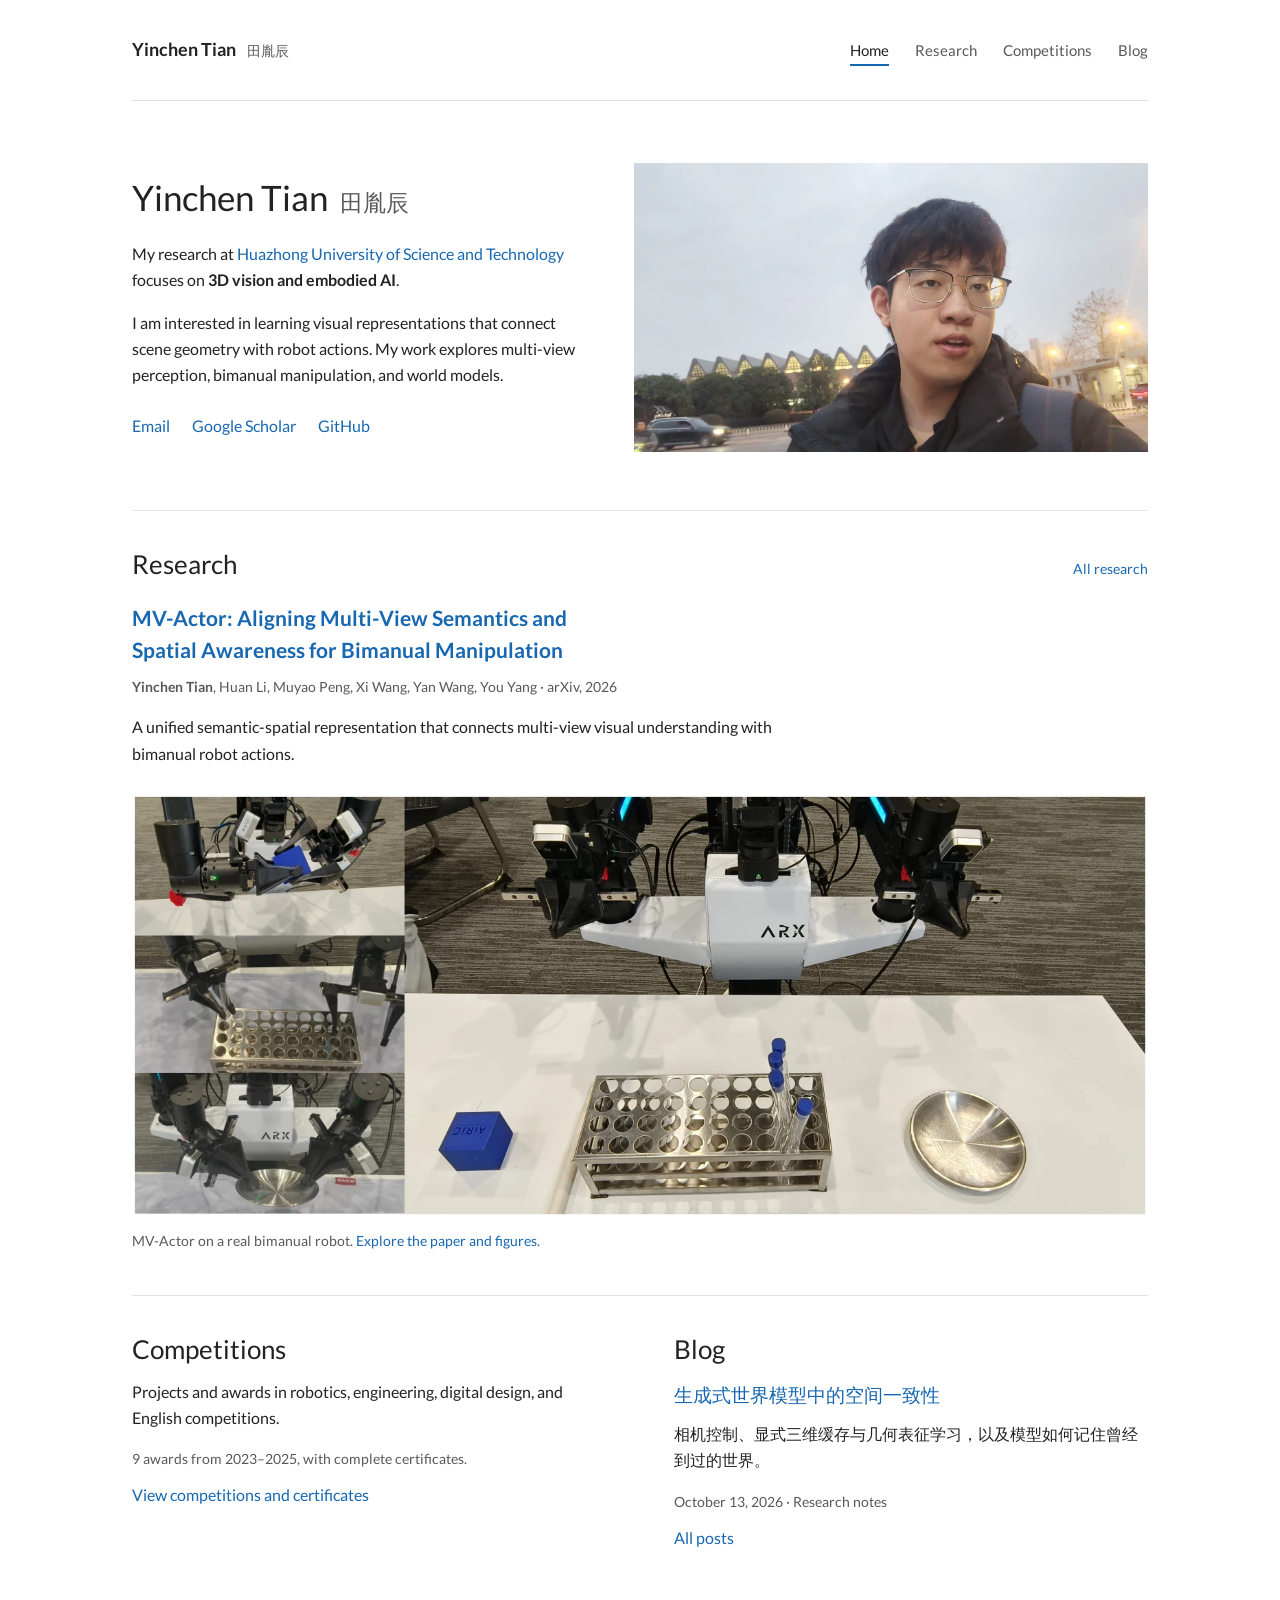
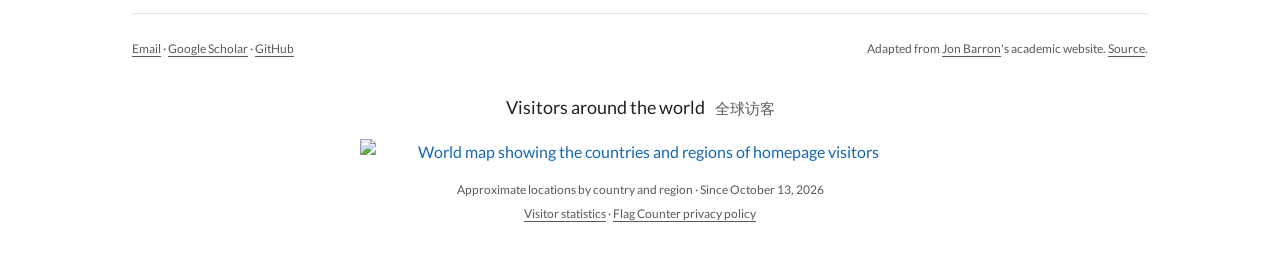
==== commit c9a28fe7: "Expand competition archive, publish spatial consistency blog, and add visitor map" ====
--- a/index.html
+++ b/index.html
@@ -1,77 +1,72 @@
 <!DOCTYPE html>
+
 <!-- Adapted from Jon Barron's academic website. See TEMPLATE_CREDIT.md. -->
 <html lang="en">
 <head>
-  <meta charset="utf-8">
-  <meta name="viewport" content="width=device-width, initial-scale=1">
-  <title>Yinchen Tian | 3D Vision &amp; Embodied AI</title>
-  <meta name="author" content="Yinchen Tian">
-  <meta name="description" content="Yinchen Tian (田胤辰), Huazhong University of Science and Technology. Research, competitions, and notes on 3D vision and embodied AI.">
-  <meta property="og:type" content="website">
-  <meta property="og:title" content="Yinchen Tian | 3D Vision &amp; Embodied AI">
-  <meta property="og:description" content="Yinchen Tian (田胤辰), Huazhong University of Science and Technology. Research, competitions, and notes on 3D vision and embodied AI.">
-  <meta property="og:url" content="https://tianyinchen56.github.io/">
-  <meta property="og:image" content="https://tianyinchen56.github.io/images/yinchen-tian-campus.webp">
-  <meta name="theme-color" content="#ffffff">
-  <link rel="canonical" href="https://tianyinchen56.github.io/">
-  <link rel="icon" href="/images/favicon.png" type="image/png">
-  <link rel="stylesheet" href="/stylesheet.css">
-  <link rel="stylesheet" href="/site.css">
-  <script type="application/ld+json">{"@context":"https://schema.org","@type":"Person","name":"Yinchen Tian","alternateName":["田胤辰","Tian Yinchen"],"url":"https://tianyinchen56.github.io/","affiliation":{"@type":"CollegeOrUniversity","name":"Huazhong University of Science and Technology"},"sameAs":["https://scholar.google.com/citations?user=RV8ypUoAAAAJ","https://github.com/TianYinchen56"],"knowsAbout":["3D Computer Vision","Embodied AI","Robot Learning","World Models"]}</script>
+<meta charset="utf-8"/>
+<meta content="width=device-width, initial-scale=1" name="viewport"/>
+<title>Yinchen Tian | 3D Vision &amp; Embodied AI</title>
+<meta content="Yinchen Tian" name="author"/>
+<meta content="Yinchen Tian (田胤辰), Huazhong University of Science and Technology. Research, competitions, and notes on 3D vision and embodied AI." name="description"/>
+<meta content="website" property="og:type"/>
+<meta content="Yinchen Tian | 3D Vision &amp; Embodied AI" property="og:title"/>
+<meta content="Yinchen Tian (田胤辰), Huazhong University of Science and Technology. Research, competitions, and notes on 3D vision and embodied AI." property="og:description"/>
+<meta content="https://tianyinchen56.github.io/" property="og:url"/>
+<meta content="https://tianyinchen56.github.io/images/yinchen-tian-campus.webp" property="og:image"/>
+<meta content="#ffffff" name="theme-color"/>
+<link href="https://tianyinchen56.github.io/" rel="canonical"/>
+<link href="/images/favicon.png" rel="icon" type="image/png"/>
+<link href="/stylesheet.css" rel="stylesheet"/>
+<link href="/site.css" rel="stylesheet"/>
+<script type="application/ld+json">{"@context":"https://schema.org","@type":"Person","name":"Yinchen Tian","alternateName":["田胤辰","Tian Yinchen"],"url":"https://tianyinchen56.github.io/","affiliation":{"@type":"CollegeOrUniversity","name":"Huazhong University of Science and Technology"},"sameAs":["https://scholar.google.com/citations?user=RV8ypUoAAAAJ","https://github.com/TianYinchen56"],"knowsAbout":["3D Computer Vision","Embodied AI","Robot Learning","World Models"]}</script>
 </head>
 <body class="page-home">
-  <a class="skip-link" href="#content">Skip to content</a>
-  <div class="site-shell">
-    <header class="site-header">
-      <a class="wordmark" href="/">Yinchen Tian <span lang="zh-Hans">田胤辰</span></a>
-      <nav class="site-nav" aria-label="Main navigation"><a href="/" aria-current="page">Home</a><a href="/research/">Research</a><a href="/competitions/">Competitions</a><a href="/blog/">Blog</a></nav>
-    </header>
-    <main id="content">
-
-      <section class="intro" aria-labelledby="intro-heading">
-        <div class="bio">
-          <h1 id="intro-heading">Yinchen Tian <span lang="zh-Hans">田胤辰</span></h1>
-          <p>My research at <a href="https://english.hust.edu.cn/">Huazhong University of Science and Technology</a> focuses on <strong>3D vision and embodied AI</strong>.</p>
-          <p>I am interested in learning visual representations that connect scene geometry with robot actions. My work explores multi-view perception, bimanual manipulation, and world models.</p>
-          <nav class="contact-links" aria-label="Contact and academic profiles">
-            <a href="mailto:tianyinchen@hust.edu.cn">Email</a>
-            <a href="https://scholar.google.com/citations?user=RV8ypUoAAAAJ&amp;hl=en">Google Scholar</a>
-            <a href="https://github.com/TianYinchen56">GitHub</a>
-          </nav>
-        </div>
-        <figure class="portrait"><a class="image-link" href="/images/yinchen-tian-campus.webp" aria-label="Open full image: Yinchen Tian outdoors on campus, with the full surrounding scenery"><img src="/images/yinchen-tian-campus.webp" width="1800" height="1014" alt="Yinchen Tian outdoors on campus, with the full surrounding scenery" fetchpriority="high"></a></figure>
-      </section>
-      <section class="home-research" aria-labelledby="research-heading">
-        <div class="section-heading"><h2 id="research-heading">Research</h2><a href="/research/">All research</a></div>
-        <article>
-          <h3><a href="/research/#mv-actor">MV-Actor: Aligning Multi-View Semantics and Spatial Awareness for Bimanual Manipulation</a></h3>
-          <p class="meta"><strong>Yinchen Tian</strong>, Huan Li, Muyao Peng, Xi Wang, Yan Wang, You Yang · arXiv, 2026</p>
-          <p>A unified semantic-spatial representation that connects multi-view visual understanding with bimanual robot actions.</p>
-          <figure class="research-figure">
-            <a class="image-link" href="/images/mv-actor-robots.webp" aria-label="Open full image: MV-Actor real-robot setup and bimanual manipulation tasks"><img src="/images/mv-actor-robots.webp" width="1480" height="616" alt="MV-Actor real-robot setup and bimanual manipulation tasks" loading="lazy"></a>
-            <figcaption>MV-Actor on a real bimanual robot. <a href="/research/#mv-actor">Explore the paper and figures</a>.</figcaption>
-          </figure>
-        </article>
-      </section>
-      <div class="home-secondary">
-        <section aria-labelledby="competitions-heading">
-          <h2 id="competitions-heading">Competitions</h2>
-          <p>Projects and awards in robotics, intelligent systems, and engineering practice.</p>
-          <p class="meta">Selected awards from 2025, with original certificates.</p>
-          <a href="/competitions/">View competitions and certificates</a>
-        </section>
-        <section aria-labelledby="blog-heading">
-          <h2 id="blog-heading">Blog</h2>
-          <p>A space for notes on 3D vision, robot learning, and research practice.</p>
-          <p class="meta">The first post is still to come.</p>
-          <a href="/blog/">Visit the blog</a>
-        </section>
-      </div>
-    </main>
-    <footer class="site-footer">
-      <p><a href="mailto:tianyinchen@hust.edu.cn">Email</a> · <a href="https://scholar.google.com/citations?user=RV8ypUoAAAAJ&amp;hl=en">Google Scholar</a> · <a href="https://github.com/TianYinchen56">GitHub</a></p>
-      <p>Adapted from <a href="https://jonbarron.info/">Jon Barron</a>'s academic website. <a href="https://github.com/TianYinchen56/TianYinchen56.github.io">Source</a>.</p>
-    </footer>
-  </div>
+<a class="skip-link" href="#content">Skip to content</a>
+<div class="site-shell">
+<header class="site-header">
+<a class="wordmark" href="/">Yinchen Tian <span lang="zh-Hans">田胤辰</span></a>
+<nav aria-label="Main navigation" class="site-nav"><a aria-current="page" href="/">Home</a><a href="/research/">Research</a><a href="/competitions/">Competitions</a><a href="/blog/">Blog</a></nav>
+</header>
+<main id="content">
+<section aria-labelledby="intro-heading" class="intro">
+<div class="bio">
+<h1 id="intro-heading">Yinchen Tian <span lang="zh-Hans">田胤辰</span></h1>
+<p>My research at <a href="https://english.hust.edu.cn/">Huazhong University of Science and Technology</a> focuses on <strong>3D vision and embodied AI</strong>.</p>
+<p>I am interested in learning visual representations that connect scene geometry with robot actions. My work explores multi-view perception, bimanual manipulation, and world models.</p>
+<nav aria-label="Contact and academic profiles" class="contact-links">
+<a href="mailto:tianyinchen@hust.edu.cn">Email</a>
+<a href="https://scholar.google.com/citations?user=RV8ypUoAAAAJ&amp;hl=en">Google Scholar</a>
+<a href="https://github.com/TianYinchen56">GitHub</a>
+</nav>
+</div>
+<figure class="portrait"><a aria-label="Open full image: Yinchen Tian outdoors on campus, with the full surrounding scenery" class="image-link" href="/images/yinchen-tian-campus.webp"><img alt="Yinchen Tian outdoors on campus, with the full surrounding scenery" fetchpriority="high" height="1014" src="/images/yinchen-tian-campus.webp" width="1800"/></a></figure>
+</section>
+<section aria-labelledby="research-heading" class="home-research">
+<div class="section-heading"><h2 id="research-heading">Research</h2><a href="/research/">All research</a></div>
+<article>
+<h3><a href="/research/#mv-actor">MV-Actor: Aligning Multi-View Semantics and Spatial Awareness for Bimanual Manipulation</a></h3>
+<p class="meta"><strong>Yinchen Tian</strong>, Huan Li, Muyao Peng, Xi Wang, Yan Wang, You Yang · arXiv, 2026</p>
+<p>A unified semantic-spatial representation that connects multi-view visual understanding with bimanual robot actions.</p>
+<figure class="research-figure">
+<a aria-label="Open full image: MV-Actor real-robot setup and bimanual manipulation tasks" class="image-link" href="/images/mv-actor-robots.webp"><img alt="MV-Actor real-robot setup and bimanual manipulation tasks" height="616" loading="lazy" src="/images/mv-actor-robots.webp" width="1480"/></a>
+<figcaption>MV-Actor on a real bimanual robot. <a href="/research/#mv-actor">Explore the paper and figures</a>.</figcaption>
+</figure>
+</article>
+</section>
+<div class="home-secondary">
+<section aria-labelledby="competitions-heading">
+<h2 id="competitions-heading">Competitions</h2>
+<p>Projects and awards in robotics, engineering, digital design, and English competitions.</p>
+<p class="meta">9 awards from 2023–2025, with complete certificates.</p>
+<a href="/competitions/">View competitions and certificates</a>
+</section>
+<section aria-labelledby="blog-heading"><h2 id="blog-heading">Blog</h2><h3 lang="zh-Hans"><a href="/blog/spatial-consistency-world-models/">生成式世界模型中的空间一致性</a></h3><p lang="zh-Hans">相机控制、显式三维缓存与几何表征学习，以及模型如何记住曾经到过的世界。</p><p class="meta">October 13, 2026 · Research notes</p><a href="/blog/">All posts</a></section>
+</div>
+</main>
+<footer class="site-footer">
+<p><a href="mailto:tianyinchen@hust.edu.cn">Email</a> · <a href="https://scholar.google.com/citations?user=RV8ypUoAAAAJ&amp;hl=en">Google Scholar</a> · <a href="https://github.com/TianYinchen56">GitHub</a></p>
+<p>Adapted from <a href="https://jonbarron.info/">Jon Barron</a>'s academic website. <a href="https://github.com/TianYinchen56/TianYinchen56.github.io">Source</a>.</p>
+</footer><section aria-labelledby="visitors-heading" class="visitor-map"><h2 id="visitors-heading">Visitors around the world <span lang="zh-Hans">全球访客</span></h2><a aria-label="View homepage visitor statistics on Flag Counter" class="visitor-map-link" href="https://info.flagcounter.com/hWmx"><img alt="World map showing the countries and regions of homepage visitors" referrerpolicy="no-referrer" src="https://s05.flagcounter.com/map/hWmx/size_l/txt_595959/border_FFFFFF/pageviews_1/viewers_0/flags_0/"/></a><p>Approximate locations by country and region · Since October 13, 2026</p><p><a href="https://info.flagcounter.com/hWmx">Visitor statistics</a> · <a href="https://flagcounter.com/privacy.html">Flag Counter privacy policy</a></p></section>
+</div>
 </body>
 </html>
--- a/site.css
+++ b/site.css
@@ -114,3 +114,69 @@
   .blog-empty { padding: 30px 0 40px; }
 }
 @media (prefers-reduced-motion: reduce) { html { scroll-behavior: auto; } }
+
+/* Competition archive, article reading layout, and homepage visitor map. */
+.year-nav { display: flex; flex-wrap: wrap; gap: 12px 30px; padding: 0 0 28px; }
+.year-nav a { font-size: 14px; font-variant-numeric: tabular-nums; }
+.award-year + .award-year { margin-top: 24px; }
+.award-figure figcaption { text-align: center; font-size: 12px; }
+.post-list { border-top: 1px solid var(--rule); padding-top: 32px; }
+.post-list > h2 { font-size: 22px; }
+.post-list > h2 span { font-size: 17px; color: var(--muted); font-weight: 400; }
+.post-preview { max-width: 72ch; padding: 12px 0 32px; }
+.post-preview h3 { margin: 8px 0 14px; font-size: 25px; font-weight: 500; }
+.post-preview p[lang], .post-preview p { line-height: 1.85; }
+.home-secondary h3 { font-size: 19px; font-weight: 500; line-height: 1.7; }
+.page-post main { max-width: 800px; }
+.blog-article { font-family: 'Lato', 'PingFang SC', 'Microsoft YaHei', sans-serif; }
+.blog-article p, .blog-article li { font-size: 17px; line-height: 1.95; }
+.blog-article p { margin-bottom: 22px; }
+.blog-article p a, .blog-article li a, .blog-article strong { font-size: inherit; line-height: inherit; }
+.post-header { padding-top: 38px; }
+.back-link { display: inline-block; margin-bottom: 30px; font-size: 14px; }
+.post-header h1 { font-size: 38px; line-height: 1.5; margin-bottom: 10px; }
+.post-header .post-subtitle { color: var(--muted); font-size: 20px; line-height: 1.7; margin-bottom: 17px; }
+.post-header .meta, .post-preview .meta { font-size: 13px; margin-bottom: 30px; }
+.post-toc { margin: 32px 0 44px; padding: 24px 0; border-top: 1px solid var(--rule); border-bottom: 1px solid var(--rule); }
+.post-toc h2 { font-size: 19px; margin-bottom: 12px; }
+.post-toc ol { padding-left: 25px; margin: 0; }
+.post-toc li { font-size: 15px; line-height: 1.9; }
+.blog-article > section { margin-top: 48px; }
+.blog-article section h2 { font-size: 27px; font-weight: 500; line-height: 1.5; margin: 0 0 22px; }
+.blog-article h3 { font-size: 21px; line-height: 1.6; margin: 36px 0 18px; font-weight: 600; }
+.blog-article ul, .blog-article ol { padding-left: 25px; }
+.blog-article li { margin-bottom: 10px; }
+.post-figure { margin: 30px 0; }
+.post-figure img { background: white; }
+.post-figure figcaption { font-size: 13px; line-height: 1.8; margin-top: 13px; }
+.figure-compact { max-width: 460px; margin-left: auto; margin-right: auto; }
+.table-scroll { overflow-x: auto; margin: 24px 0; }
+.table-scroll:focus-visible { outline: 2px solid var(--accent); outline-offset: 3px; }
+.comparison-table { width: 100%; border-collapse: collapse; }
+.comparison-table th, .comparison-table td { font-size: 15px; line-height: 1.75; padding: 15px 12px; text-align: left; vertical-align: top; border-bottom: 1px solid var(--rule); }
+.comparison-table thead { background: #f5f8fb; }
+.comparison-table th:first-child { width: 24%; }
+.post-references { border-top: 1px solid var(--rule); padding-top: 30px; }
+.post-references li { font-size: 14px; line-height: 1.7; margin-bottom: 15px; overflow-wrap: anywhere; }
+.blog-article .post-end { border-top: 1px solid var(--rule); margin-top: 36px; padding-top: 25px; font-size: 14px; }
+.visitor-map { padding: 6px 0 32px; text-align: center; }
+.visitor-map h2 { font-size: 18px; margin: 0 0 20px; }
+.visitor-map h2 span { display: inline-block; color: var(--muted); font-size: 15px; margin-left: 7px; }
+.visitor-map-link { display: block; max-width: 560px; margin: 0 auto 14px; }
+.visitor-map img { width: 100%; height: auto; }
+.visitor-map p, .visitor-map p a { font-size: 12px; color: var(--muted); line-height: 1.7; margin: 4px 0; }
+.visitor-map p a { text-decoration: underline; }
+@media (max-width: 560px) {
+  .post-header { padding-top: 28px; }
+  .back-link { margin-bottom: 23px; }
+  .post-header h1 { font-size: 29px; }
+  .post-header .post-subtitle { font-size: 18px; }
+  .blog-article p, .blog-article li { font-size: 16px; line-height: 1.95; }
+  .blog-article section h2 { font-size: 24px; }
+  .blog-article h3 { font-size: 20px; }
+  .post-toc li { font-size: 14px; }
+  .post-preview h3 { font-size: 23px; }
+  .comparison-table th, .comparison-table td { font-size: 13px; padding: 12px 7px; overflow-wrap: anywhere; }
+  .post-references li { font-size: 13px; }
+  .visitor-map h2 { font-size: 17px; }
+}
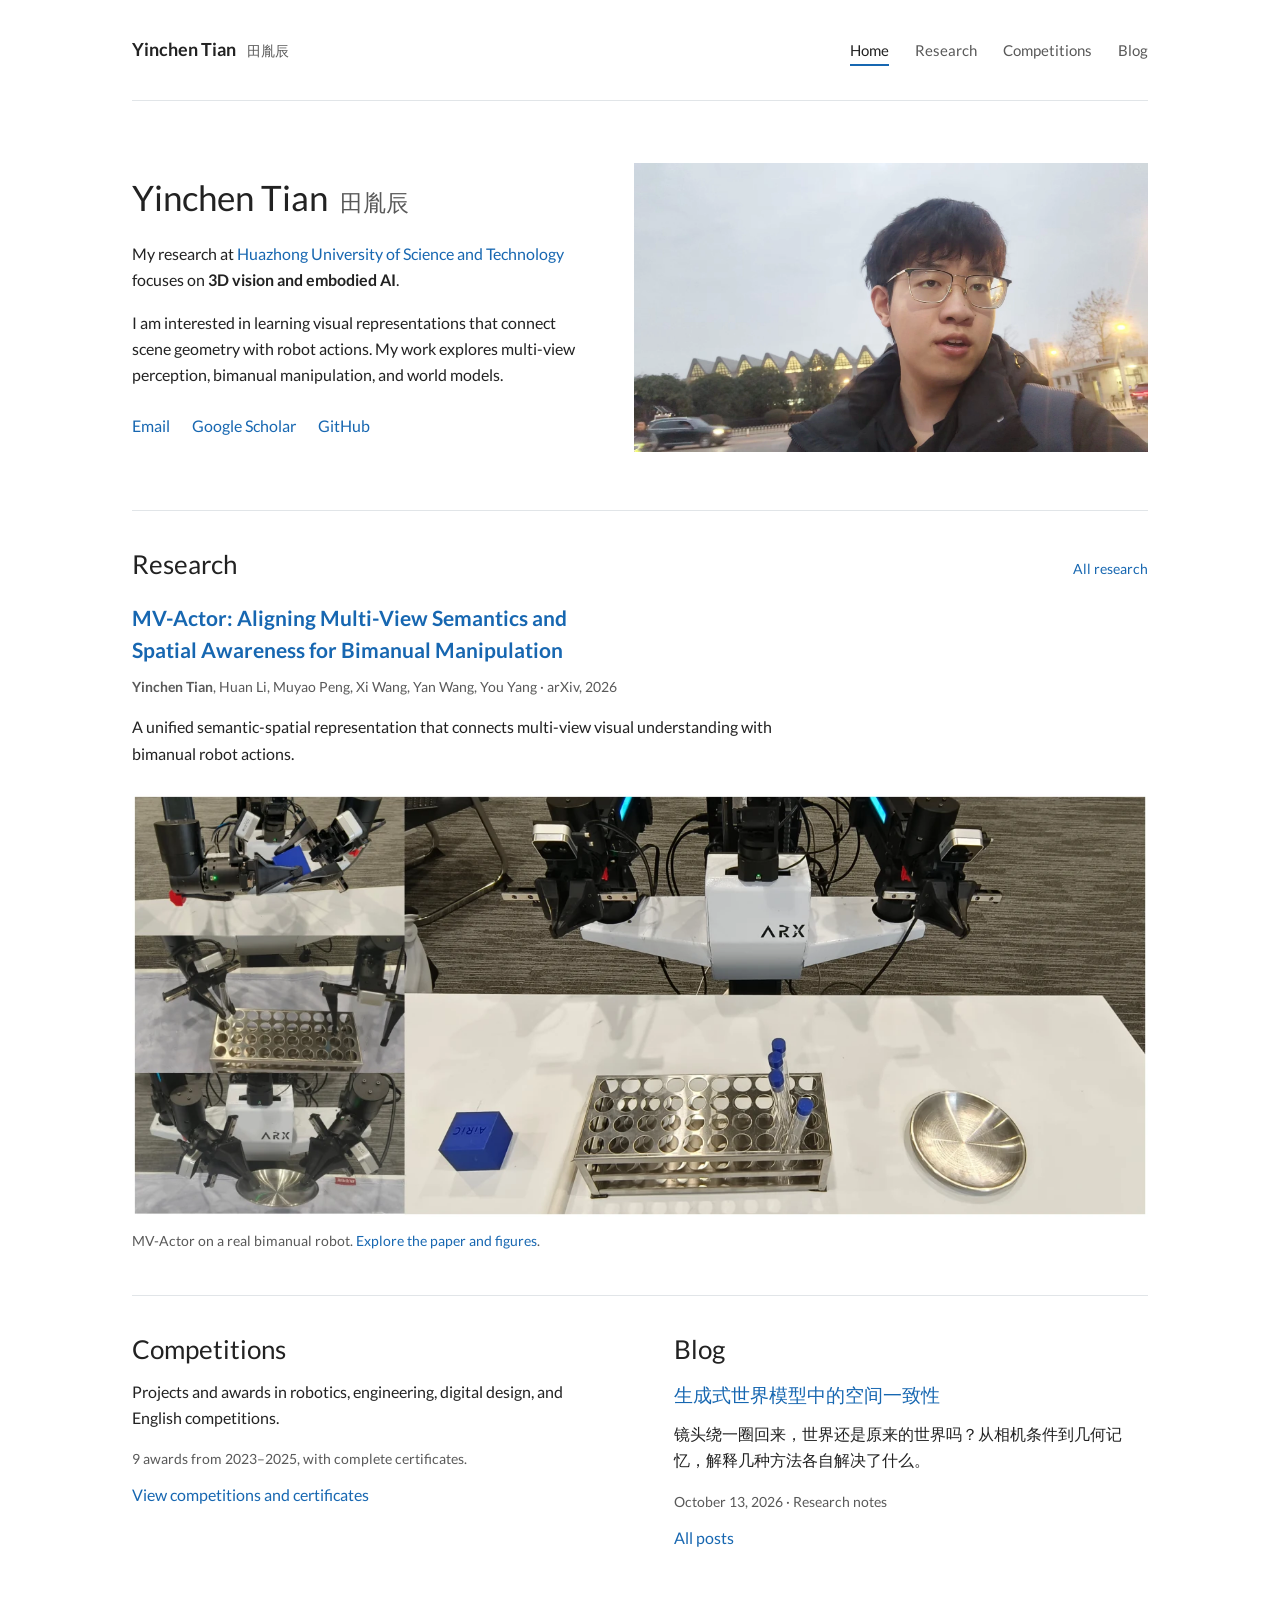
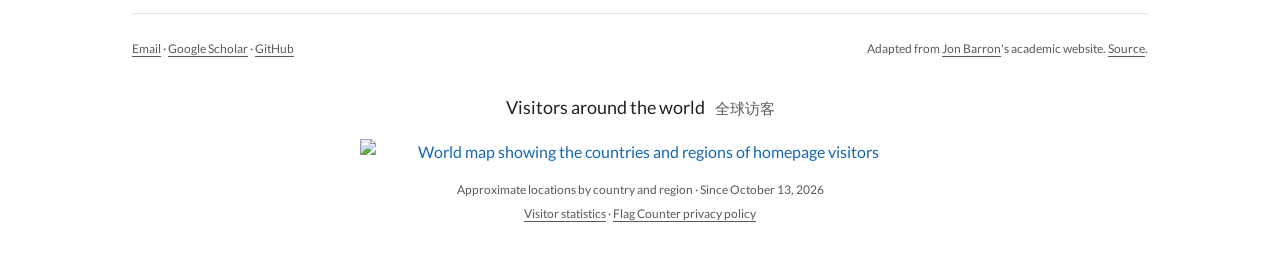
==== commit 6c976c25: "Rewrite spatial consistency post around scene memory and primary evidence" ====
--- a/index.html
+++ b/index.html
@@ -60,7 +60,7 @@
 <p class="meta">9 awards from 2023–2025, with complete certificates.</p>
 <a href="/competitions/">View competitions and certificates</a>
 </section>
-<section aria-labelledby="blog-heading"><h2 id="blog-heading">Blog</h2><h3 lang="zh-Hans"><a href="/blog/spatial-consistency-world-models/">生成式世界模型中的空间一致性</a></h3><p lang="zh-Hans">相机控制、显式三维缓存与几何表征学习，以及模型如何记住曾经到过的世界。</p><p class="meta">October 13, 2026 · Research notes</p><a href="/blog/">All posts</a></section>
+<section aria-labelledby="blog-heading"><h2 id="blog-heading">Blog</h2><h3 lang="zh-Hans"><a href="/blog/spatial-consistency-world-models/">生成式世界模型中的空间一致性</a></h3><p lang="zh-Hans">镜头绕一圈回来，世界还是原来的世界吗？从相机条件到几何记忆，解释几种方法各自解决了什么。</p><p class="meta">October 13, 2026 · Research notes</p><a href="/blog/">All posts</a></section>
 </div>
 </main>
 <footer class="site-footer">
